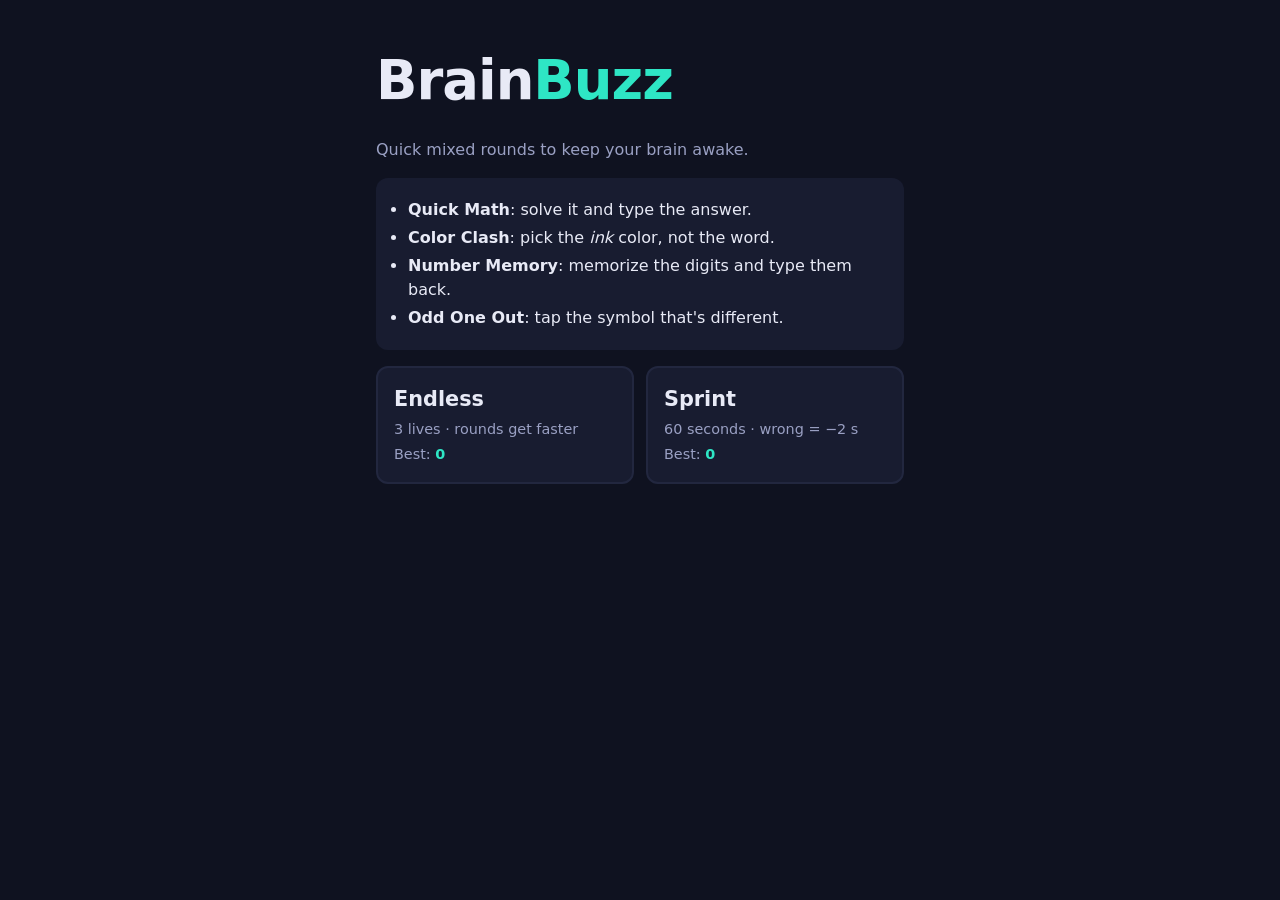
==== index.html @ 4d16253a "Add game UI, screens, and README" ====
<!doctype html>
<html lang="en">
<head>
  <meta charset="utf-8">
  <meta name="viewport" content="width=device-width, initial-scale=1">
  <title>Brain Buzz</title>
  <meta name="description" content="Quick mixed mind-game rounds to keep your brain awake.">
  <link rel="icon" href="data:,">
  <link rel="stylesheet" href="style.css">
  <script type="module" src="js/main.js"></script>
</head>
<body>
  <main class="app">
    <!-- Menu screen -->
    <section id="menu" class="screen">
      <h1 class="logo">Brain<span class="accent">Buzz</span></h1>
      <p class="tagline">Quick mixed rounds to keep your brain awake.</p>
      <ul class="howto">
        <li><b>Quick Math</b>: solve it and type the answer.</li>
        <li><b>Color Clash</b>: pick the <em>ink</em> color, not the word.</li>
        <li><b>Number Memory</b>: memorize the digits and type them back.</li>
        <li><b>Odd One Out</b>: tap the symbol that's different.</li>
      </ul>
      <div class="modes">
        <button class="mode" data-mode="endless" type="button">
          <span class="mode-name">Endless</span>
          <span class="mode-desc">3 lives · rounds get faster</span>
          <span class="mode-best">Best: <b id="best-endless">0</b></span>
        </button>
        <button class="mode" data-mode="sprint" type="button">
          <span class="mode-name">Sprint</span>
          <span class="mode-desc">60 seconds · wrong = −2 s</span>
          <span class="mode-best">Best: <b id="best-sprint">0</b></span>
        </button>
      </div>
    </section>

    <!-- Game screen -->
    <section id="game" class="screen" hidden>
      <div class="hud">
        <div class="stat">Score <b id="hud-score">0</b></div>
        <div class="stat">Level <b id="hud-level">1</b></div>
        <div class="stat" id="hud-status"></div>
        <button id="quit" class="btn small" type="button" title="Quit (Esc)">Quit</button>
      </div>
      <div class="timer"><div id="timer-fill" class="timer-fill"></div></div>
      <h2 id="round-name" class="round-name"></h2>
      <div id="challenge" class="challenge"></div>
      <div id="feedback" class="feedback" aria-live="polite"></div>
    </section>

    <!-- Results screen -->
    <section id="results" class="screen" hidden>
      <h2 id="results-title">Game over</h2>
      <p class="final-score" id="final-score">0</p>
      <p class="new-best" id="new-best" hidden>New best!</p>
      <p class="final-detail" id="final-detail"></p>
      <div class="row">
        <button id="again" class="btn primary" type="button">Play again</button>
        <button id="to-menu" class="btn" type="button">Menu</button>
      </div>
    </section>
  </main>
</body>
</html>
---- style.css ----
:root {
  --bg: #0f1220;
  --panel: #181c30;
  --panel-2: #22273f;
  --text: #e8eaf6;
  --muted: #9aa0c3;
  --accent: #2ee6c5;
  --good: #3ddc84;
  --bad: #ff5c5c;
  --radius: 12px;
}

* { box-sizing: border-box; }
[hidden] { display: none !important; }

html, body { margin: 0; }
body {
  background: var(--bg);
  color: var(--text);
  font-family: system-ui, -apple-system, "Segoe UI", Roboto, sans-serif;
  line-height: 1.5;
  min-height: 100vh;
}

.app {
  max-width: 560px;
  margin: 0 auto;
  padding: 24px 16px 48px;
}

.screen { display: flex; flex-direction: column; gap: 16px; }

/* ---------- Menu ---------- */
.logo { font-size: clamp(2.4rem, 10vw, 3.4rem); margin: 16px 0 0; letter-spacing: -1px; }
.accent { color: var(--accent); }
.tagline { color: var(--muted); margin: 0; }
.howto { margin: 0; padding: 16px 16px 16px 32px; background: var(--panel); border-radius: var(--radius); }
.howto li { margin: 4px 0; }

.modes { display: grid; grid-template-columns: 1fr 1fr; gap: 12px; }
.mode {
  display: flex; flex-direction: column; gap: 4px; text-align: left;
  padding: 16px; border-radius: var(--radius);
  background: var(--panel); color: var(--text);
  border: 2px solid var(--panel-2); cursor: pointer; font: inherit;
}
.mode:hover, .mode:focus-visible { border-color: var(--accent); outline: none; }
.mode-name { font-size: 1.3rem; font-weight: 700; }
.mode-desc, .mode-best { color: var(--muted); font-size: 0.9rem; }
.mode-best b { color: var(--accent); }

/* ---------- Buttons & inputs ---------- */
.btn {
  min-height: 44px; padding: 8px 16px;
  border-radius: 10px; border: 2px solid var(--panel-2);
  background: var(--panel); color: var(--text);
  font: inherit; font-weight: 600; cursor: pointer;
}
.btn:hover, .btn:focus-visible { border-color: var(--accent); outline: none; }
.btn.primary { background: var(--accent); border-color: var(--accent); color: #062b25; }
.btn.small { min-height: 36px; padding: 4px 12px; font-size: 0.85rem; }

.answer-form { display: flex; gap: 8px; }
.answer-input {
  flex: 1; min-width: 0; min-height: 48px; padding: 8px 12px;
  border-radius: 10px; border: 2px solid var(--panel-2);
  background: var(--panel); color: var(--text);
  font: inherit; font-size: 1.4rem; text-align: center;
}
.answer-input:focus { border-color: var(--accent); outline: none; }

/* ---------- Game ---------- */
.hud { display: flex; align-items: center; gap: 16px; flex-wrap: wrap; }
.stat { color: var(--muted); }
.stat b { color: var(--text); font-size: 1.15rem; }
#quit { margin-left: auto; }
.lives { color: var(--bad); letter-spacing: 3px; font-size: 1.1rem; }

.timer { height: 8px; background: var(--panel-2); border-radius: 99px; overflow: hidden; }
.timer-fill { height: 100%; width: 100%; background: var(--accent); }
.timer-fill.low { background: var(--bad); }

.round-name { margin: 8px 0 0; font-size: 1rem; text-transform: uppercase; letter-spacing: 2px; color: var(--accent); }
.challenge {
  display: flex; flex-direction: column; gap: 16px;
  min-height: 260px; padding: 20px 16px;
  background: var(--panel); border-radius: var(--radius);
}
.hint { margin: 0; color: var(--muted); text-align: center; }
.big {
  font-size: clamp(2rem, 9vw, 3rem); font-weight: 800;
  text-align: center; word-break: break-all;
}
.mono { font-family: ui-monospace, "Cascadia Mono", Consolas, monospace; }
.clash-word { letter-spacing: 2px; }

.color-grid { display: grid; grid-template-columns: 1fr 1fr; gap: 10px; }
.color-btn { display: flex; align-items: center; gap: 10px; justify-content: flex-start; }
.color-btn kbd { margin-left: auto; color: var(--muted); font-size: 0.8rem; }
.swatch { width: 18px; height: 18px; border-radius: 50%; flex: none; }

.odd-grid {
  display: grid; gap: 6px;
  grid-template-columns: repeat(var(--size), 1fr);
  width: 100%; max-width: 380px; margin: 0 auto;
}
.cell {
  aspect-ratio: 1; min-height: 44px;
  border-radius: 8px; border: 2px solid var(--panel-2);
  background: var(--panel-2); color: var(--text);
  font-size: clamp(1.1rem, calc(16vw / var(--size)), 2rem); cursor: pointer;
}
.cell:hover, .cell:focus-visible { border-color: var(--accent); outline: none; }

.feedback { min-height: 1.6em; text-align: center; font-weight: 700; }
.feedback.good { color: var(--good); }
.feedback.bad { color: var(--bad); }

/* ---------- Results ---------- */
#results { text-align: center; align-items: center; padding-top: 32px; }
#results h2 { margin: 0; }
.final-score { font-size: 4rem; font-weight: 800; margin: 0; color: var(--accent); }
.new-best { margin: 0; color: var(--good); font-weight: 700; font-size: 1.2rem; }
.final-detail { margin: 0; color: var(--muted); }
.row { display: flex; gap: 12px; }

@media (max-width: 420px) {
  .modes { grid-template-columns: 1fr; }
}
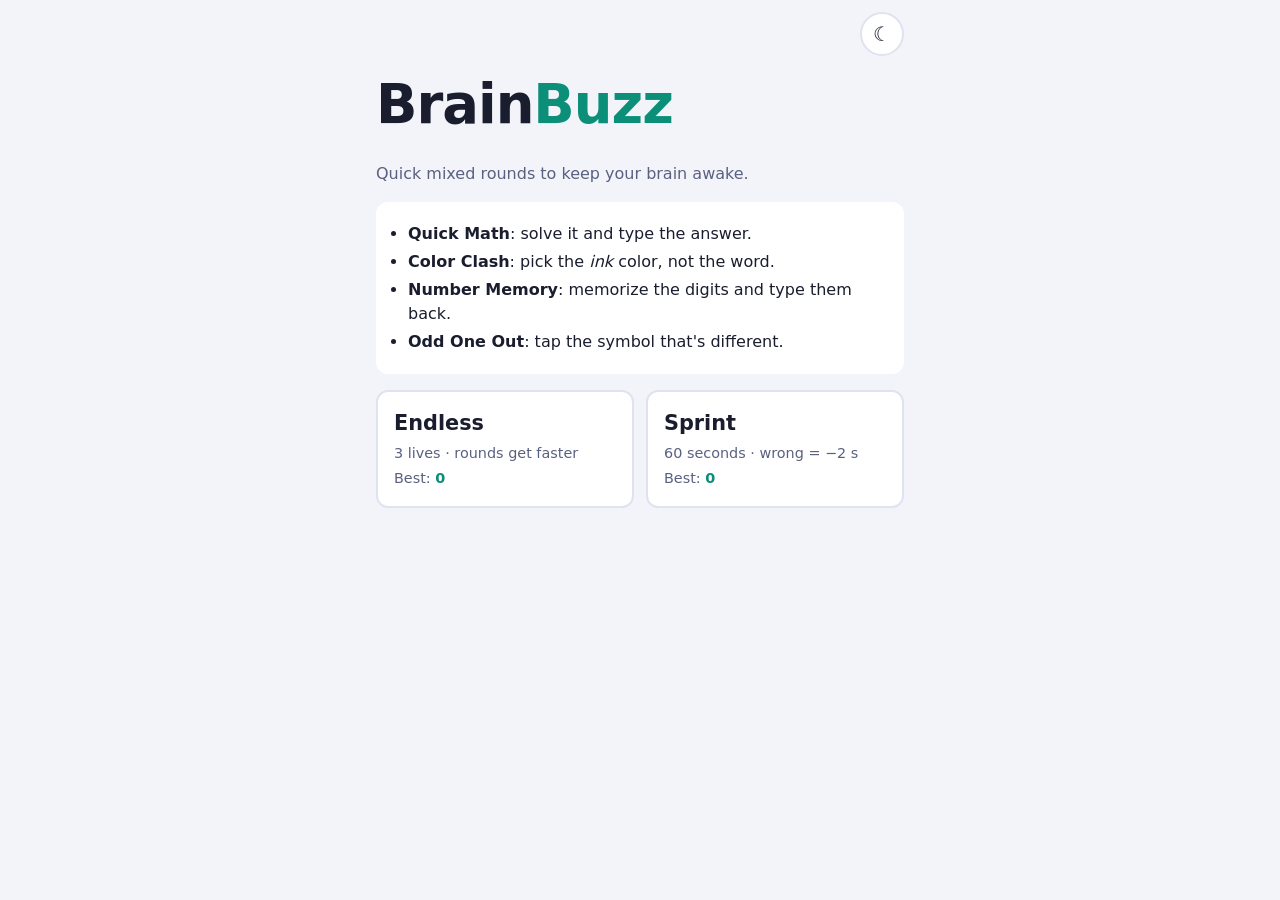
==== commit ea39995d: "Add dark/light theme toggle and pause on Esc" ====
--- a/index.html
+++ b/index.html
@@ -7,10 +7,23 @@
   <meta name="description" content="Quick mixed mind-game rounds to keep your brain awake.">
   <link rel="icon" href="data:,">
   <link rel="stylesheet" href="style.css">
+  <script>
+    // Set the theme before the page paints, so there's no flash of the wrong colors.
+    // (Same rule as resolveTheme() in js/theme.js.)
+    try {
+      var t = localStorage.getItem('brainBuzz.theme');
+      if (t !== 'light' && t !== 'dark') t = matchMedia('(prefers-color-scheme: dark)').matches ? 'dark' : 'light';
+      document.documentElement.dataset.theme = t;
+    } catch (e) {}
+  </script>
   <script type="module" src="js/main.js"></script>
 </head>
 <body>
   <main class="app">
+    <div class="topbar">
+      <button id="theme-toggle" class="theme-toggle" type="button" aria-label="Switch theme">☀</button>
+    </div>
+
     <!-- Menu screen -->
     <section id="menu" class="screen">
       <h1 class="logo">Brain<span class="accent">Buzz</span></h1>
@@ -41,12 +54,21 @@
         <div class="stat">Score <b id="hud-score">0</b></div>
         <div class="stat">Level <b id="hud-level">1</b></div>
         <div class="stat" id="hud-status"></div>
-        <button id="quit" class="btn small" type="button" title="Quit (Esc)">Quit</button>
+        <button id="pause" class="btn small" type="button" title="Pause (Esc)">Pause</button>
       </div>
       <div class="timer"><div id="timer-fill" class="timer-fill"></div></div>
       <h2 id="round-name" class="round-name"></h2>
       <div id="challenge" class="challenge"></div>
       <div id="feedback" class="feedback" aria-live="polite"></div>
+
+      <div id="pause-overlay" class="pause-overlay" role="dialog" aria-modal="true" aria-labelledby="pause-title" hidden>
+        <div class="pause-card">
+          <h2 id="pause-title">Paused</h2>
+          <p class="hint">Timers are frozen. You'll get a fresh challenge when you resume.</p>
+          <button id="resume" class="btn primary" type="button">Resume (Esc)</button>
+          <button id="pause-quit" class="btn" type="button">Quit to menu</button>
+        </div>
+      </div>
     </section>
 
     <!-- Results screen -->
--- a/style.css
+++ b/style.css
@@ -1,3 +1,4 @@
+/* Dark theme (default) */
 :root {
   --bg: #0f1220;
   --panel: #181c30;
@@ -5,9 +6,39 @@
   --text: #e8eaf6;
   --muted: #9aa0c3;
   --accent: #2ee6c5;
+  --on-accent: #062b25;
   --good: #3ddc84;
   --bad: #ff5c5c;
+  --overlay: rgba(5, 7, 15, 0.75);
+  --ink-red: #ff5c5c;
+  --ink-blue: #4d9bff;
+  --ink-green: #3ddc84;
+  --ink-yellow: #ffd23f;
+  --ink-purple: #c084ff;
+  --ink-orange: #ff9f43;
   --radius: 12px;
+  color-scheme: dark;
+}
+
+/* Light theme: used when chosen, or when the computer is in light mode and nothing is saved */
+:root[data-theme="light"] {
+  --bg: #f3f4fa;
+  --panel: #ffffff;
+  --panel-2: #dfe2ef;
+  --text: #1a1d2e;
+  --muted: #5a6080;
+  --accent: #0b8f78;
+  --on-accent: #ffffff;
+  --good: #18864a;
+  --bad: #d62828;
+  --overlay: rgba(230, 232, 242, 0.8);
+  --ink-red: #d62828;
+  --ink-blue: #1f6fd6;
+  --ink-green: #188a4a;
+  --ink-yellow: #a87f00;
+  --ink-purple: #8a3fd1;
+  --ink-orange: #d9660b;
+  color-scheme: light;
 }
 
 * { box-sizing: border-box; }
@@ -25,13 +56,21 @@
 .app {
   max-width: 560px;
   margin: 0 auto;
-  padding: 24px 16px 48px;
+  padding: 12px 16px 48px;
 }
+
+.topbar { display: flex; justify-content: flex-end; margin-bottom: 8px; }
+.theme-toggle {
+  width: 44px; height: 44px; border-radius: 50%;
+  border: 2px solid var(--panel-2); background: var(--panel); color: var(--text);
+  font-size: 1.25rem; line-height: 1; cursor: pointer;
+}
+.theme-toggle:hover, .theme-toggle:focus-visible { border-color: var(--accent); outline: none; }
 
 .screen { display: flex; flex-direction: column; gap: 16px; }
 
 /* ---------- Menu ---------- */
-.logo { font-size: clamp(2.4rem, 10vw, 3.4rem); margin: 16px 0 0; letter-spacing: -1px; }
+.logo { font-size: clamp(2.4rem, 10vw, 3.4rem); margin: 0; letter-spacing: -1px; }
 .accent { color: var(--accent); }
 .tagline { color: var(--muted); margin: 0; }
 .howto { margin: 0; padding: 16px 16px 16px 32px; background: var(--panel); border-radius: var(--radius); }
@@ -57,7 +96,7 @@
   font: inherit; font-weight: 600; cursor: pointer;
 }
 .btn:hover, .btn:focus-visible { border-color: var(--accent); outline: none; }
-.btn.primary { background: var(--accent); border-color: var(--accent); color: #062b25; }
+.btn.primary { background: var(--accent); border-color: var(--accent); color: var(--on-accent); }
 .btn.small { min-height: 36px; padding: 4px 12px; font-size: 0.85rem; }
 
 .answer-form { display: flex; gap: 8px; }
@@ -73,7 +112,21 @@
 .hud { display: flex; align-items: center; gap: 16px; flex-wrap: wrap; }
 .stat { color: var(--muted); }
 .stat b { color: var(--text); font-size: 1.15rem; }
-#quit { margin-left: auto; }
+#pause { margin-left: auto; }
+
+.pause-overlay {
+  position: fixed; inset: 0; z-index: 10;
+  display: flex; align-items: center; justify-content: center; padding: 16px;
+  background: var(--overlay);
+  backdrop-filter: blur(4px);
+}
+.pause-card {
+  display: flex; flex-direction: column; gap: 12px; align-items: stretch;
+  width: 100%; max-width: 320px; padding: 24px;
+  background: var(--panel); border: 2px solid var(--panel-2); border-radius: var(--radius);
+  text-align: center;
+}
+.pause-card h2 { margin: 0; }
 .lives { color: var(--bad); letter-spacing: 3px; font-size: 1.1rem; }
 
 .timer { height: 8px; background: var(--panel-2); border-radius: 99px; overflow: hidden; }
